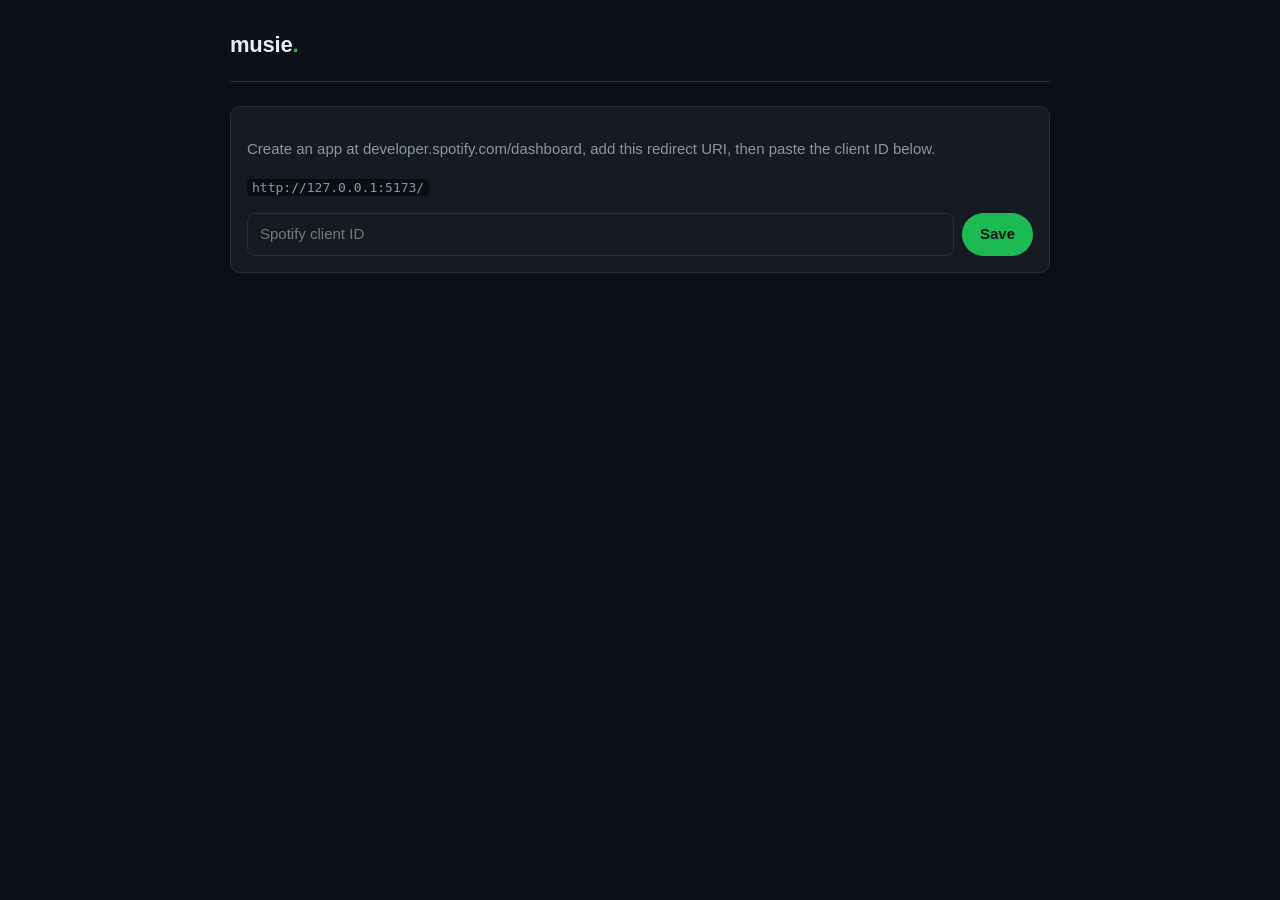
==== index.html @ a8d1aee4 "Scaffold musie Spotify POC A dependency-free browser app for browsing Spotify: PKCE sign-in, your to" ====
<!doctype html>
<html lang="en">
  <head>
    <meta charset="utf-8" />
    <meta name="viewport" content="width=device-width, initial-scale=1" />
    <title>musie — Spotify POC</title>
    <link rel="stylesheet" href="styles.css" />
  </head>
  <body>
    <main>
      <header>
        <h1>musie<span>.</span></h1>
        <div id="session"></div>
      </header>
      <div id="view"></div>
    </main>
    <script type="module" src="src/app.js"></script>
  </body>
</html>
---- styles.css ----
:root {
  color-scheme: dark;
  --bg: #0d1117;
  --panel: #161b22;
  --line: #272e38;
  --text: #e6edf3;
  --muted: #8b949e;
  --accent: #1db954;
}

* { box-sizing: border-box; }

body {
  margin: 0;
  padding: 0 16px 64px;
  background: var(--bg);
  color: var(--text);
  font: 15px/1.5 -apple-system, BlinkMacSystemFont, "Segoe UI", Helvetica, Arial, sans-serif;
}

main { max-width: 820px; margin: 0 auto; }

header {
  display: flex;
  flex-wrap: wrap;
  gap: 12px;
  align-items: center;
  justify-content: space-between;
  padding-block: 28px 20px;
  border-bottom: 1px solid var(--line);
}

h1 { font-size: 22px; margin: 0; letter-spacing: -0.01em; }
h1 span { color: var(--accent); }
h2 { font-size: 14px; text-transform: uppercase; letter-spacing: 0.08em; color: var(--muted); margin: 32px 0 12px; }
p { color: var(--muted); }

button {
  font: inherit;
  font-weight: 600;
  color: #06170d;
  background: var(--accent);
  border: 0;
  border-radius: 999px;
  padding: 9px 18px;
  cursor: pointer;
}
button:hover { filter: brightness(1.08); }
button.ghost { background: transparent; color: var(--muted); border: 1px solid var(--line); }

input {
  font: inherit;
  flex: 1;
  min-width: 0;
  color: var(--text);
  background: var(--panel);
  border: 1px solid var(--line);
  border-radius: 8px;
  padding: 9px 12px;
}
input:focus { outline: 2px solid var(--accent); outline-offset: -1px; }

form { display: flex; gap: 8px; margin-top: 24px; }

.identity { display: flex; align-items: center; gap: 10px; }
.identity img { width: 32px; height: 32px; border-radius: 50%; object-fit: cover; }

.tabs { display: flex; gap: 8px; margin-top: 20px; }
.tabs button[aria-selected="true"] { background: var(--accent); color: #06170d; border-color: transparent; }

ol { list-style: none; margin: 0; padding: 0; }

li.track {
  display: flex;
  align-items: center;
  gap: 12px;
  padding: 8px;
  border-radius: 10px;
}
li.track:hover { background: var(--panel); }
li.track img { width: 48px; height: 48px; border-radius: 6px; object-fit: cover; flex: none; }

.meta { min-width: 0; flex: 1; }
.meta .title { white-space: nowrap; overflow: hidden; text-overflow: ellipsis; }
.meta .artist { color: var(--muted); font-size: 13px; white-space: nowrap; overflow: hidden; text-overflow: ellipsis; }

li.track a { color: var(--muted); font-size: 13px; text-decoration: none; flex: none; }
li.track a:hover { color: var(--text); text-decoration: underline; }
li.track button { padding: 6px 14px; font-size: 13px; flex: none; }

.notice {
  background: var(--panel);
  border: 1px solid var(--line);
  border-radius: 10px;
  padding: 16px;
  margin-top: 24px;
}
.notice.error { border-color: #6b2230; }
.notice code { background: #0b0f14; padding: 1px 5px; border-radius: 4px; font-size: 13px; }
.notice form { margin-top: 12px; }
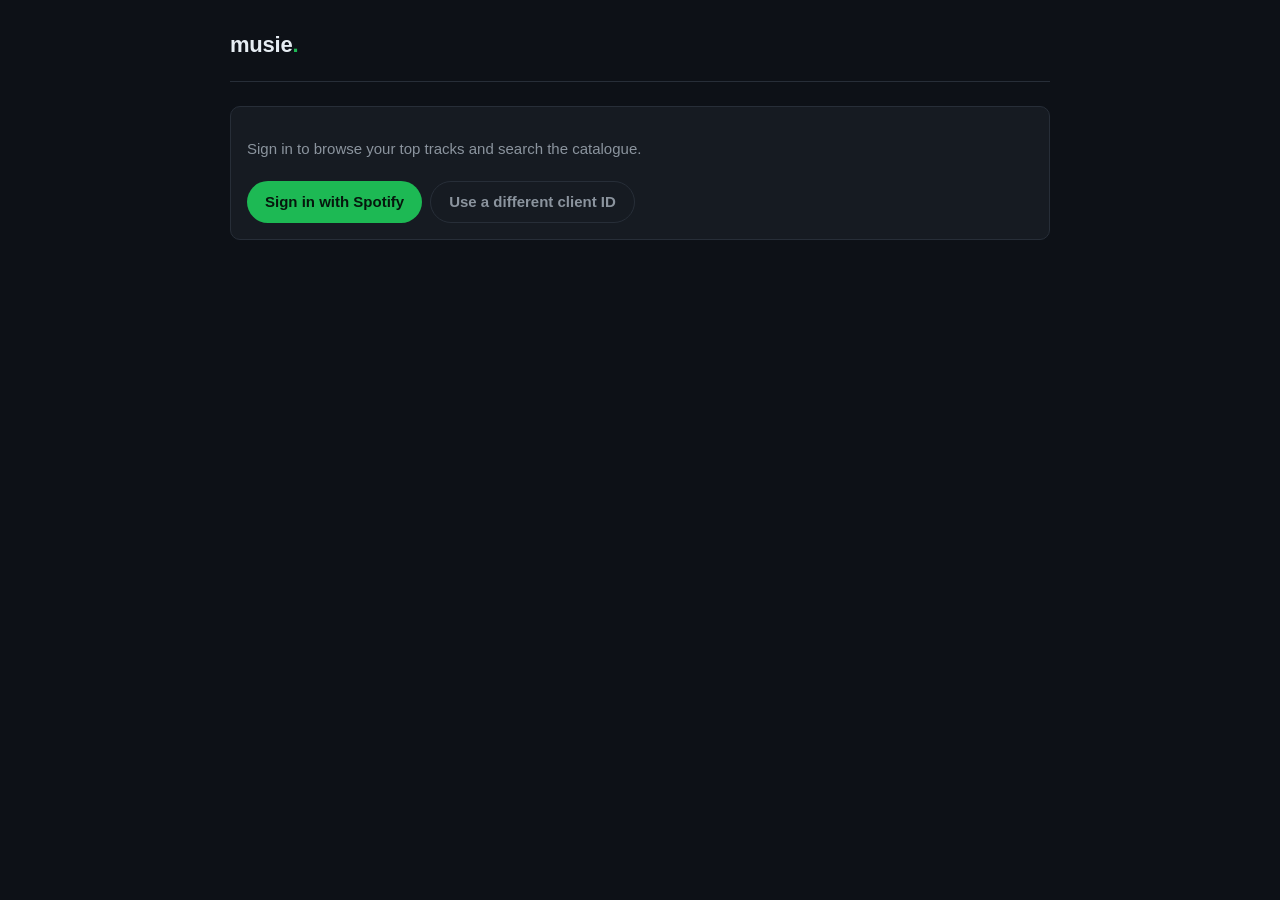
==== commit e83d1cb7: "Register the browser tab as a Spotify device Adds the Web Playback SDK and the scopes it needs. The " ====
--- a/index.html
+++ b/index.html
@@ -14,6 +14,7 @@
       </header>
       <div id="view"></div>
     </main>
+    <script src="https://sdk.scdn.co/spotify-player.js"></script>
     <script type="module" src="src/app.js"></script>
   </body>
 </html>
--- a/styles.css
+++ b/styles.css
@@ -98,3 +98,12 @@
 .notice.error { border-color: #6b2230; }
 .notice code { background: #0b0f14; padding: 1px 5px; border-radius: 4px; font-size: 13px; }
 .notice form { margin-top: 12px; }
+
+.status {
+  font-size: 12px;
+  color: var(--muted);
+  border: 1px solid var(--line);
+  border-radius: 999px;
+  padding: 3px 10px;
+}
+.status.ready { color: var(--accent); border-color: var(--accent); }
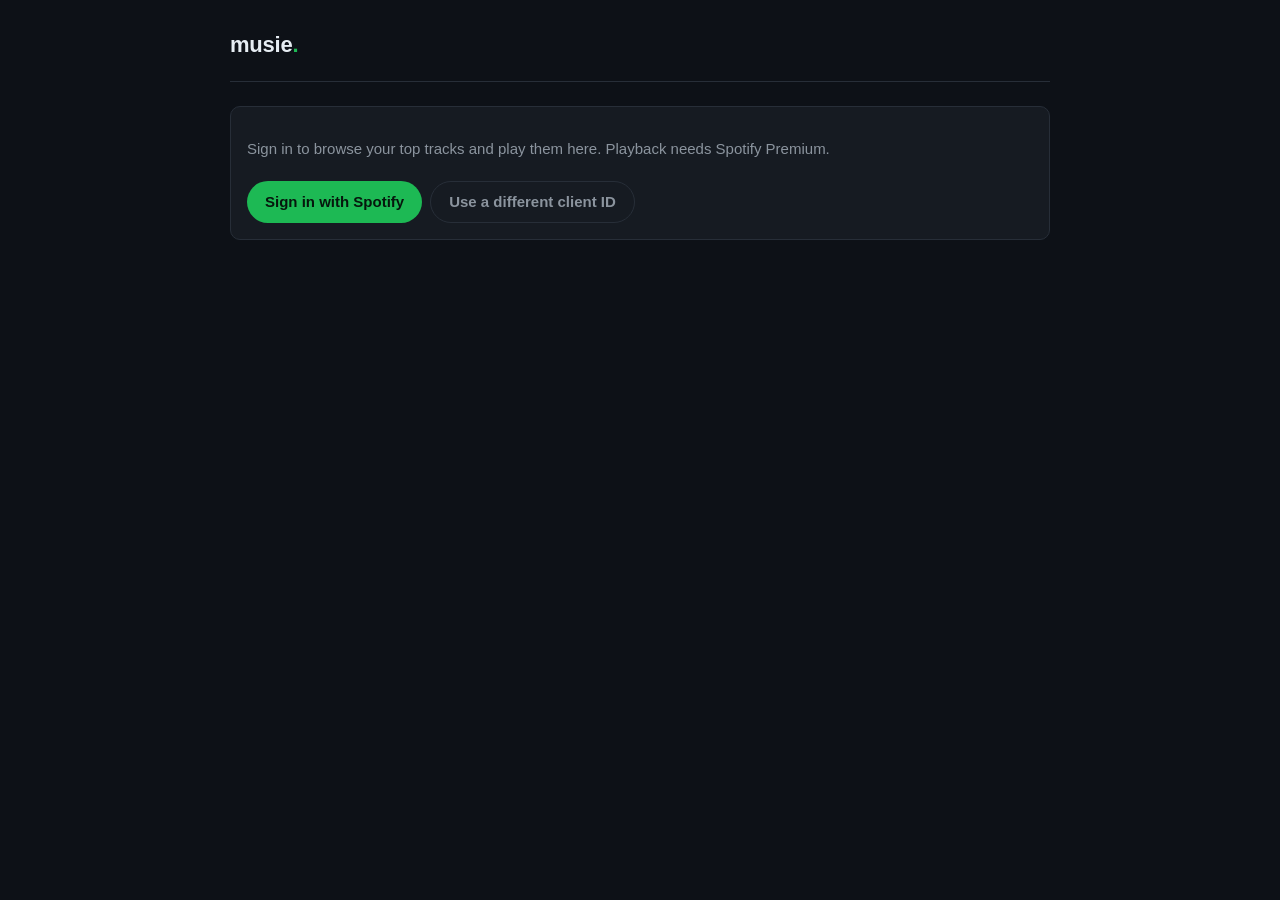
==== commit 1b159cd4: "Play full tracks in the page Every row now starts real playback on the SDK device rather than a 30-s" ====
--- a/index.html
+++ b/index.html
@@ -14,6 +14,7 @@
       </header>
       <div id="view"></div>
     </main>
+    <div id="nowplaying" hidden></div>
     <script src="https://sdk.scdn.co/spotify-player.js"></script>
     <script type="module" src="src/app.js"></script>
   </body>
--- a/styles.css
+++ b/styles.css
@@ -107,3 +107,41 @@
   padding: 3px 10px;
 }
 .status.ready { color: var(--accent); border-color: var(--accent); }
+
+#nowplaying {
+  position: fixed;
+  inset: auto 0 0 0;
+  display: flex;
+  align-items: center;
+  gap: 14px;
+  flex-wrap: wrap;
+  padding: 10px 16px;
+  background: var(--panel);
+  border-top: 1px solid var(--line);
+}
+#nowplaying[hidden] { display: none; }
+
+#nowplaying img { width: 44px; height: 44px; border-radius: 6px; object-fit: cover; flex: none; }
+#nowplaying .meta { flex: none; width: 190px; }
+#nowplaying .controls { display: flex; gap: 6px; flex: none; }
+#nowplaying .controls button { padding: 6px 12px; font-size: 13px; }
+#nowplaying .time { color: var(--muted); font-size: 12px; font-variant-numeric: tabular-nums; flex: none; }
+
+#nowplaying .progress {
+  flex: 1;
+  min-width: 140px;
+  height: 6px;
+  border-radius: 999px;
+  background: var(--line);
+  cursor: pointer;
+}
+#nowplaying .progress .fill {
+  height: 100%;
+  width: 0;
+  border-radius: 999px;
+  background: var(--accent);
+}
+
+@media (max-width: 560px) {
+  #nowplaying .meta { width: 100%; order: -1; }
+}
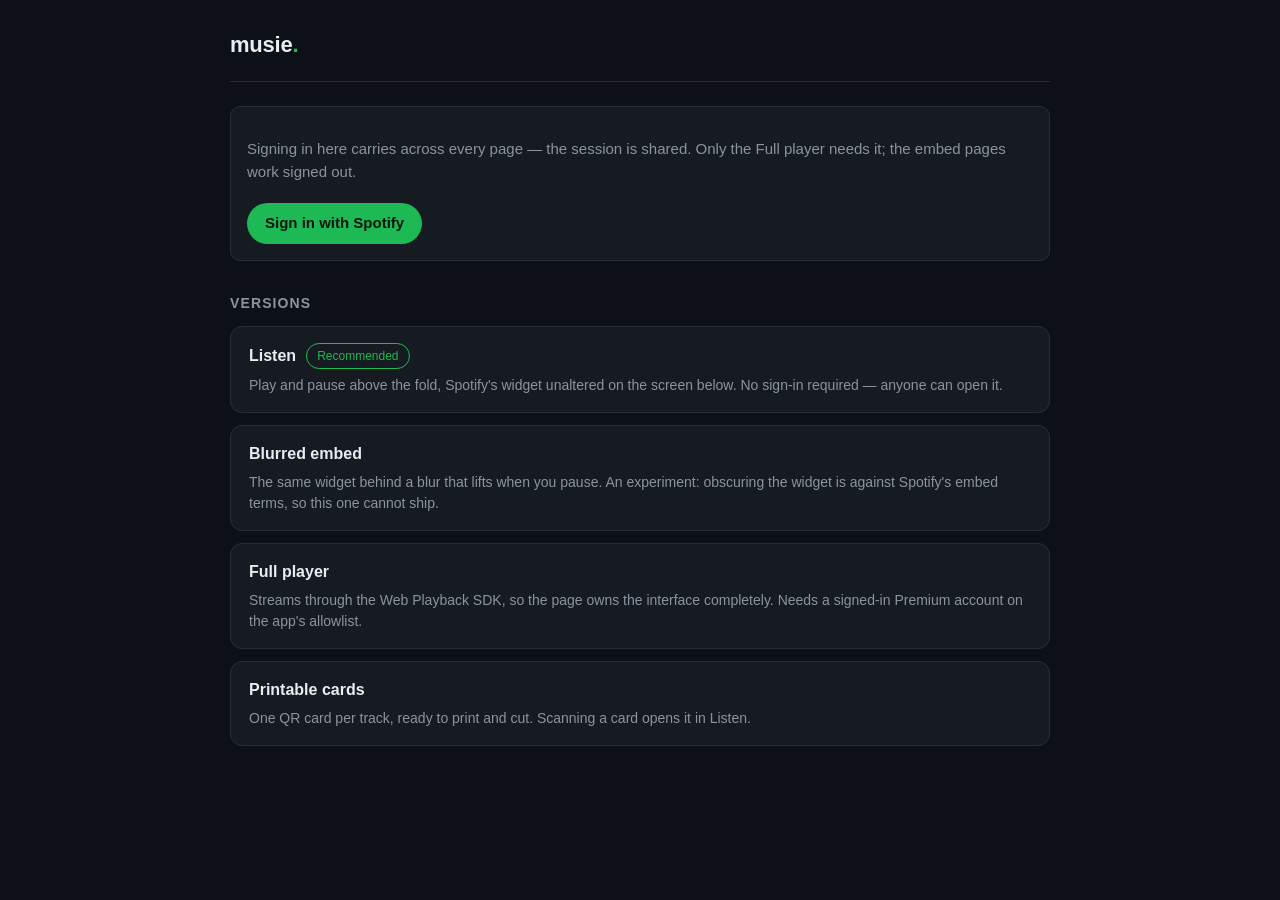
==== commit 5f254a01: "Give the versions an index and one shared sign-in The brand mark on every page now links to index.ht" ====
--- a/index.html
+++ b/index.html
@@ -3,19 +3,28 @@
   <head>
     <meta charset="utf-8" />
     <meta name="viewport" content="width=device-width, initial-scale=1" />
-    <title>musie — Spotify POC</title>
+    <title>musie — versions</title>
     <link rel="stylesheet" href="styles.css" />
+    <script>
+      // Cards printed before the player moved point at this page. Send them on
+      // before anything else renders, unless this is the OAuth redirect coming
+      // back with ?code=.
+      (() => {
+        const params = new URLSearchParams(window.location.search);
+        const card = params.get("c");
+        if (card && !params.get("code")) {
+          window.location.replace(`listen.html?c=${encodeURIComponent(card)}`);
+        }
+      })();
+    </script>
   </head>
   <body>
     <main>
-      <header>
-        <h1>musie<span>.</span></h1>
-        <div id="session"></div>
-      </header>
-      <div id="view"></div>
+      <header id="header"></header>
+      <div id="auth"></div>
+      <h2>Versions</h2>
+      <div id="versions"></div>
     </main>
-    <div id="nowplaying" hidden></div>
-    <script src="https://sdk.scdn.co/spotify-player.js"></script>
-    <script type="module" src="src/app.js"></script>
+    <script type="module" src="src/home.js"></script>
   </body>
 </html>
--- a/styles.css
+++ b/styles.css
@@ -66,27 +66,10 @@
 .identity img { width: 32px; height: 32px; border-radius: 50%; object-fit: cover; }
 
 .tabs { display: flex; gap: 8px; margin-top: 20px; }
-.tabs button[aria-selected="true"] { background: var(--accent); color: #06170d; border-color: transparent; }
-
-ol { list-style: none; margin: 0; padding: 0; }
-
-li.track {
-  display: flex;
-  align-items: center;
-  gap: 12px;
-  padding: 8px;
-  border-radius: 10px;
-}
-li.track:hover { background: var(--panel); }
-li.track img { width: 48px; height: 48px; border-radius: 6px; object-fit: cover; flex: none; }
 
 .meta { min-width: 0; flex: 1; }
 .meta .title { white-space: nowrap; overflow: hidden; text-overflow: ellipsis; }
 .meta .artist { color: var(--muted); font-size: 13px; white-space: nowrap; overflow: hidden; text-overflow: ellipsis; }
-
-li.track a { color: var(--muted); font-size: 13px; text-decoration: none; flex: none; }
-li.track a:hover { color: var(--text); text-decoration: underline; }
-li.track button { padding: 6px 14px; font-size: 13px; flex: none; }
 
 .notice {
   background: var(--panel);
@@ -145,3 +128,144 @@
 @media (max-width: 560px) {
   #nowplaying .meta { width: 100%; order: -1; }
 }
+
+/* The two default actions. */
+.actions {
+  display: flex;
+  flex-wrap: wrap;
+  gap: 12px;
+  margin-top: 48px;
+}
+button.big { font-size: 16px; padding: 14px 28px; }
+
+/* Revealed metadata. */
+.card {
+  display: flex;
+  flex-wrap: wrap;
+  gap: 20px;
+  margin-top: 28px;
+  padding: 20px;
+  background: var(--panel);
+  border: 1px solid var(--line);
+  border-radius: 14px;
+}
+.card > img { width: 200px; height: 200px; border-radius: 10px; object-fit: cover; }
+.card-body { flex: 1; min-width: 260px; }
+
+.card-title {
+  display: block;
+  font-size: 19px;
+  font-weight: 600;
+  color: var(--text);
+  text-decoration: none;
+  margin-bottom: 14px;
+}
+.card-title:hover { color: var(--accent); }
+
+.card dl {
+  display: grid;
+  grid-template-columns: minmax(110px, auto) 1fr;
+  gap: 6px 16px;
+  margin: 0;
+  font-size: 14px;
+}
+.card dt { color: var(--muted); }
+.card dd { margin: 0; overflow-wrap: anywhere; }
+
+.card details { margin-top: 18px; font-size: 13px; }
+.card summary { color: var(--muted); cursor: pointer; }
+.card pre {
+  max-height: 320px;
+  overflow: auto;
+  margin: 10px 0 0;
+  padding: 12px;
+  background: var(--bg);
+  border: 1px solid var(--line);
+  border-radius: 8px;
+  font-size: 12px;
+}
+
+#nowplaying { position: fixed; padding-right: 48px; }
+#nowplaying .close {
+  position: absolute;
+  top: 6px;
+  right: 10px;
+  padding: 2px 8px;
+  font-size: 15px;
+  line-height: 1.4;
+  color: var(--muted);
+  background: transparent;
+  border: 0;
+}
+#nowplaying .close:hover { color: var(--text); filter: none; }
+
+.notice a { color: var(--accent); }
+.cardlist { list-style: none; margin: 12px 0; padding: 0; display: flex; flex-wrap: wrap; gap: 8px; }
+.cardlist a {
+  display: inline-block;
+  padding: 6px 14px;
+  border: 1px solid var(--line);
+  border-radius: 999px;
+  text-decoration: none;
+}
+
+/* The embed, hidden behind a blur until the listener pauses. */
+.stage { position: relative; margin-top: 28px; border-radius: 12px; overflow: hidden; }
+.stage iframe { display: block; width: 100%; border: 0; }
+
+.stage .frame { transition: filter 0.45s ease, transform 0.45s ease; }
+.stage[data-revealed="false"] .frame {
+  /* Scaled up so the blur has pixels to sample at the edges. */
+  filter: blur(22px);
+  transform: scale(1.1);
+}
+
+.stage .veil {
+  position: absolute;
+  inset: 0;
+  display: grid;
+  place-items: center;
+  background: rgba(13, 17, 23, 0.35);
+}
+.stage[data-revealed="true"] .veil { display: none; }
+.stage .veil button:disabled { opacity: 0.6; cursor: progress; }
+
+.signin {
+  font-size: 13px;
+  font-weight: 600;
+  color: var(--text);
+  text-decoration: none;
+  border: 1px solid var(--line);
+  border-radius: 999px;
+  padding: 6px 14px;
+}
+.signin:hover { border-color: var(--accent); color: var(--accent); }
+
+/* Brand mark, linking back to the version index. */
+.brand {
+  font-size: 22px;
+  font-weight: 600;
+  letter-spacing: -0.01em;
+  color: var(--text);
+  text-decoration: none;
+}
+.brand span { color: var(--accent); }
+.brand:hover { opacity: 0.8; }
+
+a.identity { text-decoration: none; color: inherit; }
+
+/* Version index. */
+.version {
+  display: block;
+  margin-top: 12px;
+  padding: 16px 18px;
+  background: var(--panel);
+  border: 1px solid var(--line);
+  border-radius: 12px;
+  color: inherit;
+  text-decoration: none;
+}
+.version:hover { border-color: var(--accent); }
+.version-head { display: flex; align-items: center; gap: 10px; }
+.version-title { font-size: 16px; font-weight: 600; }
+.version p { margin: 6px 0 0; font-size: 14px; }
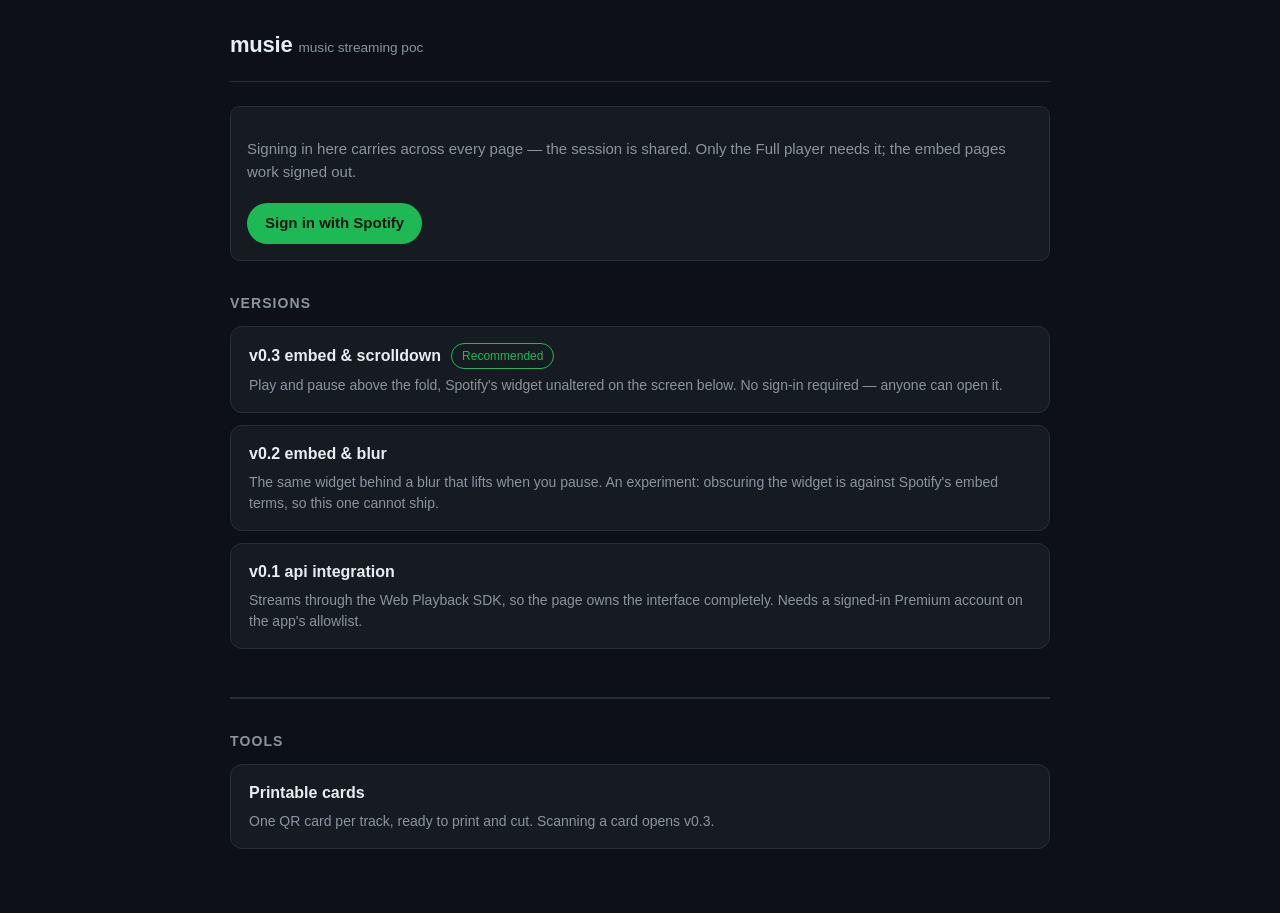
==== commit dfe2c256: "Name the versions and separate the cards tool The three players are labelled by version, and the pri" ====
--- a/index.html
+++ b/index.html
@@ -24,6 +24,10 @@
       <div id="auth"></div>
       <h2>Versions</h2>
       <div id="versions"></div>
+
+      <hr class="rule" />
+      <h2>Tools</h2>
+      <div id="tools"></div>
     </main>
     <script type="module" src="src/home.js"></script>
   </body>
--- a/styles.css
+++ b/styles.css
@@ -249,7 +249,7 @@
   color: var(--text);
   text-decoration: none;
 }
-.brand span { color: var(--accent); }
+.brand span { color: var(--muted); font-weight: 400; font-size: 0.62em; letter-spacing: 0; }
 .brand:hover { opacity: 0.8; }
 
 a.identity { text-decoration: none; color: inherit; }
@@ -269,3 +269,5 @@
 .version-head { display: flex; align-items: center; gap: 10px; }
 .version-title { font-size: 16px; font-weight: 600; }
 .version p { margin: 6px 0 0; font-size: 14px; }
+
+.rule { border: 0; border-top: 2px solid var(--line); margin: 48px 0 0; }
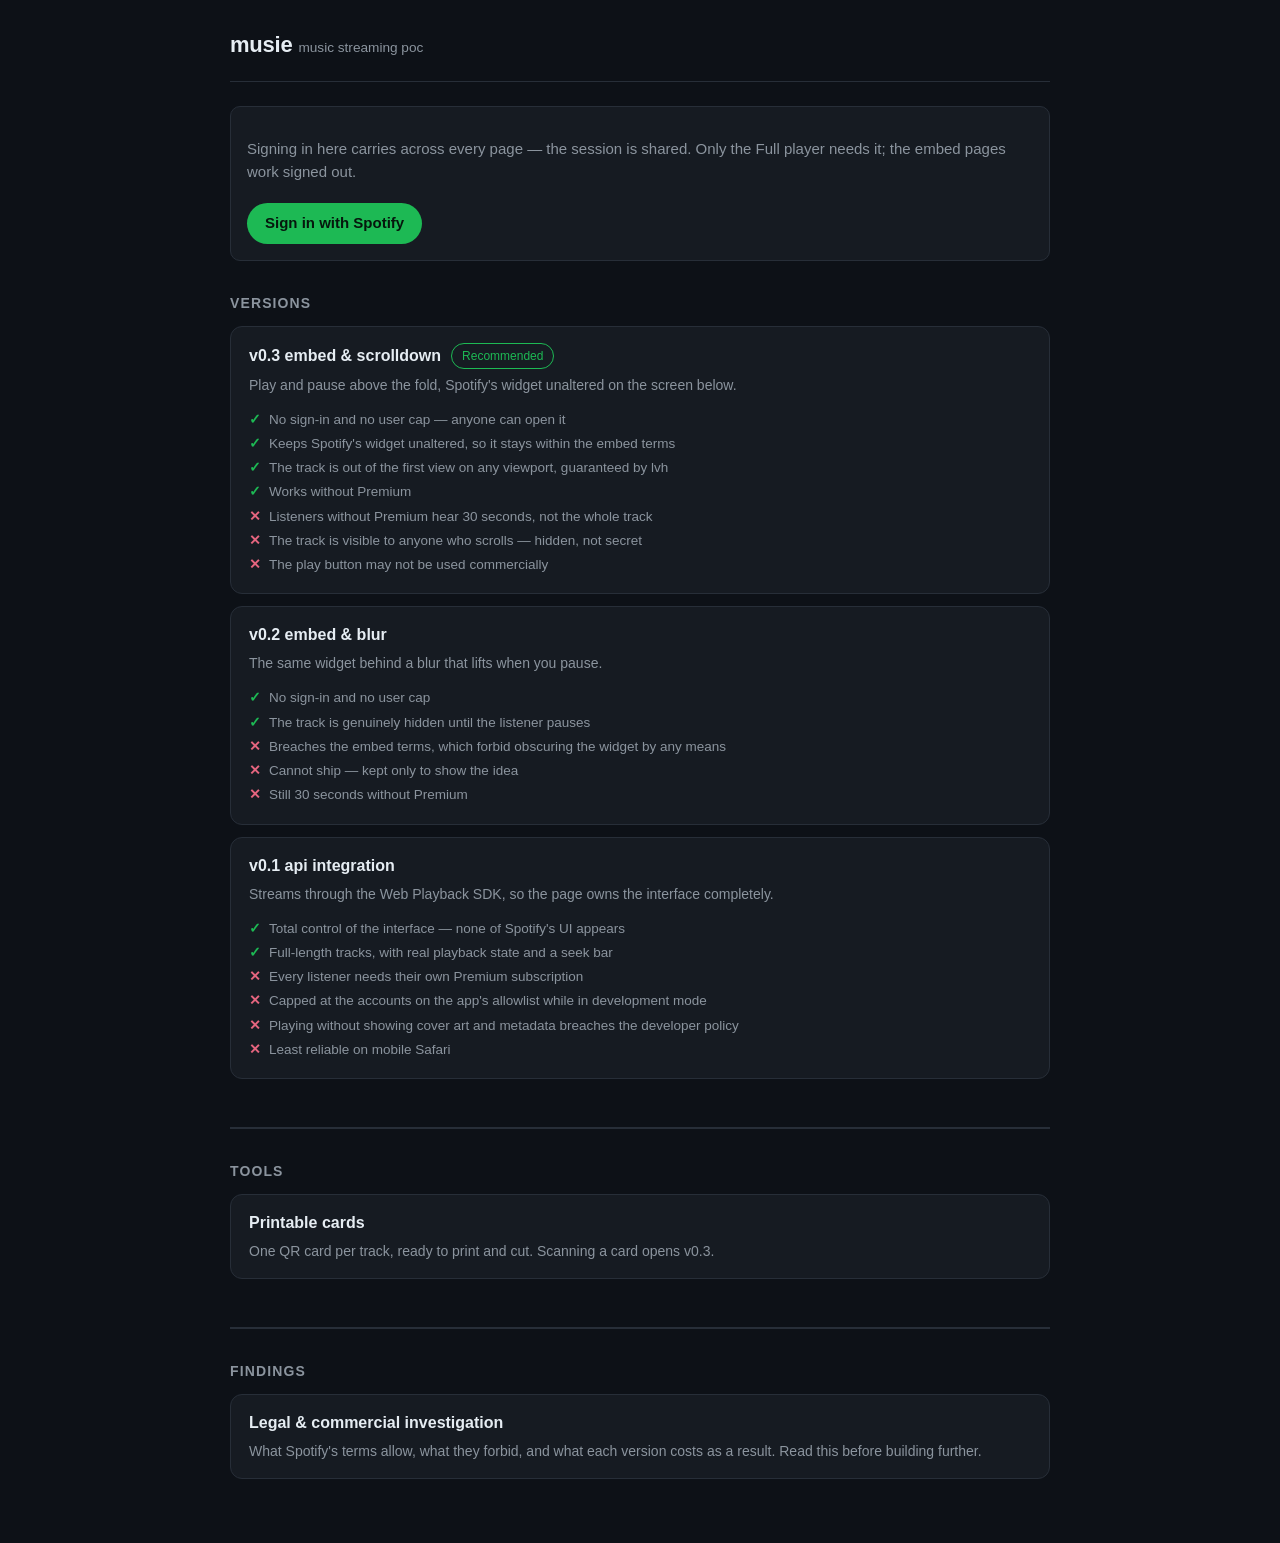
==== commit 10d7f5b6: "Write up the legal and commercial findings Collects what the embed terms, the developer policy and t" ====
--- a/index.html
+++ b/index.html
@@ -28,6 +28,10 @@
       <hr class="rule" />
       <h2>Tools</h2>
       <div id="tools"></div>
+
+      <hr class="rule" />
+      <h2>Findings</h2>
+      <div id="docs"></div>
     </main>
     <script type="module" src="src/home.js"></script>
   </body>
--- a/styles.css
+++ b/styles.css
@@ -271,3 +271,41 @@
 .version p { margin: 6px 0 0; font-size: 14px; }
 
 .rule { border: 0; border-top: 2px solid var(--line); margin: 48px 0 0; }
+
+/* Pros and cons under each version. */
+.points { list-style: none; margin: 12px 0 0; padding: 0; font-size: 13.5px; }
+.points li {
+  display: flex;
+  gap: 8px;
+  align-items: baseline;
+  padding: 2px 0;
+  color: var(--muted);
+}
+.points li::before { flex: none; font-weight: 700; }
+.points .pro::before { content: "✓"; color: var(--accent); }
+.points .con::before { content: "✕"; color: #e5657f; }
+
+/* Prose pages. */
+.lede { font-size: 15px; max-width: 60ch; }
+.doc { margin-top: 32px; max-width: 68ch; }
+.doc h3 { font-size: 15px; margin: 32px 0 8px; }
+.doc p { color: var(--muted); }
+.doc strong { color: var(--text); }
+.doc code { background: var(--panel); padding: 1px 5px; border-radius: 4px; font-size: 0.9em; }
+.doc a { color: var(--accent); }
+
+.doc blockquote {
+  margin: 12px 0;
+  padding: 10px 16px;
+  border-left: 3px solid var(--accent);
+  background: var(--panel);
+  color: var(--text);
+  font-size: 14px;
+}
+
+.table-wrap { overflow-x: auto; margin-top: 12px; }
+.doc table { border-collapse: collapse; width: 100%; font-size: 13.5px; }
+.doc th, .doc td { text-align: left; padding: 8px 12px; border-bottom: 1px solid var(--line); }
+.doc th { color: var(--muted); font-weight: 600; }
+.doc td.ok { color: var(--accent); }
+.doc td.bad { color: #e5657f; }
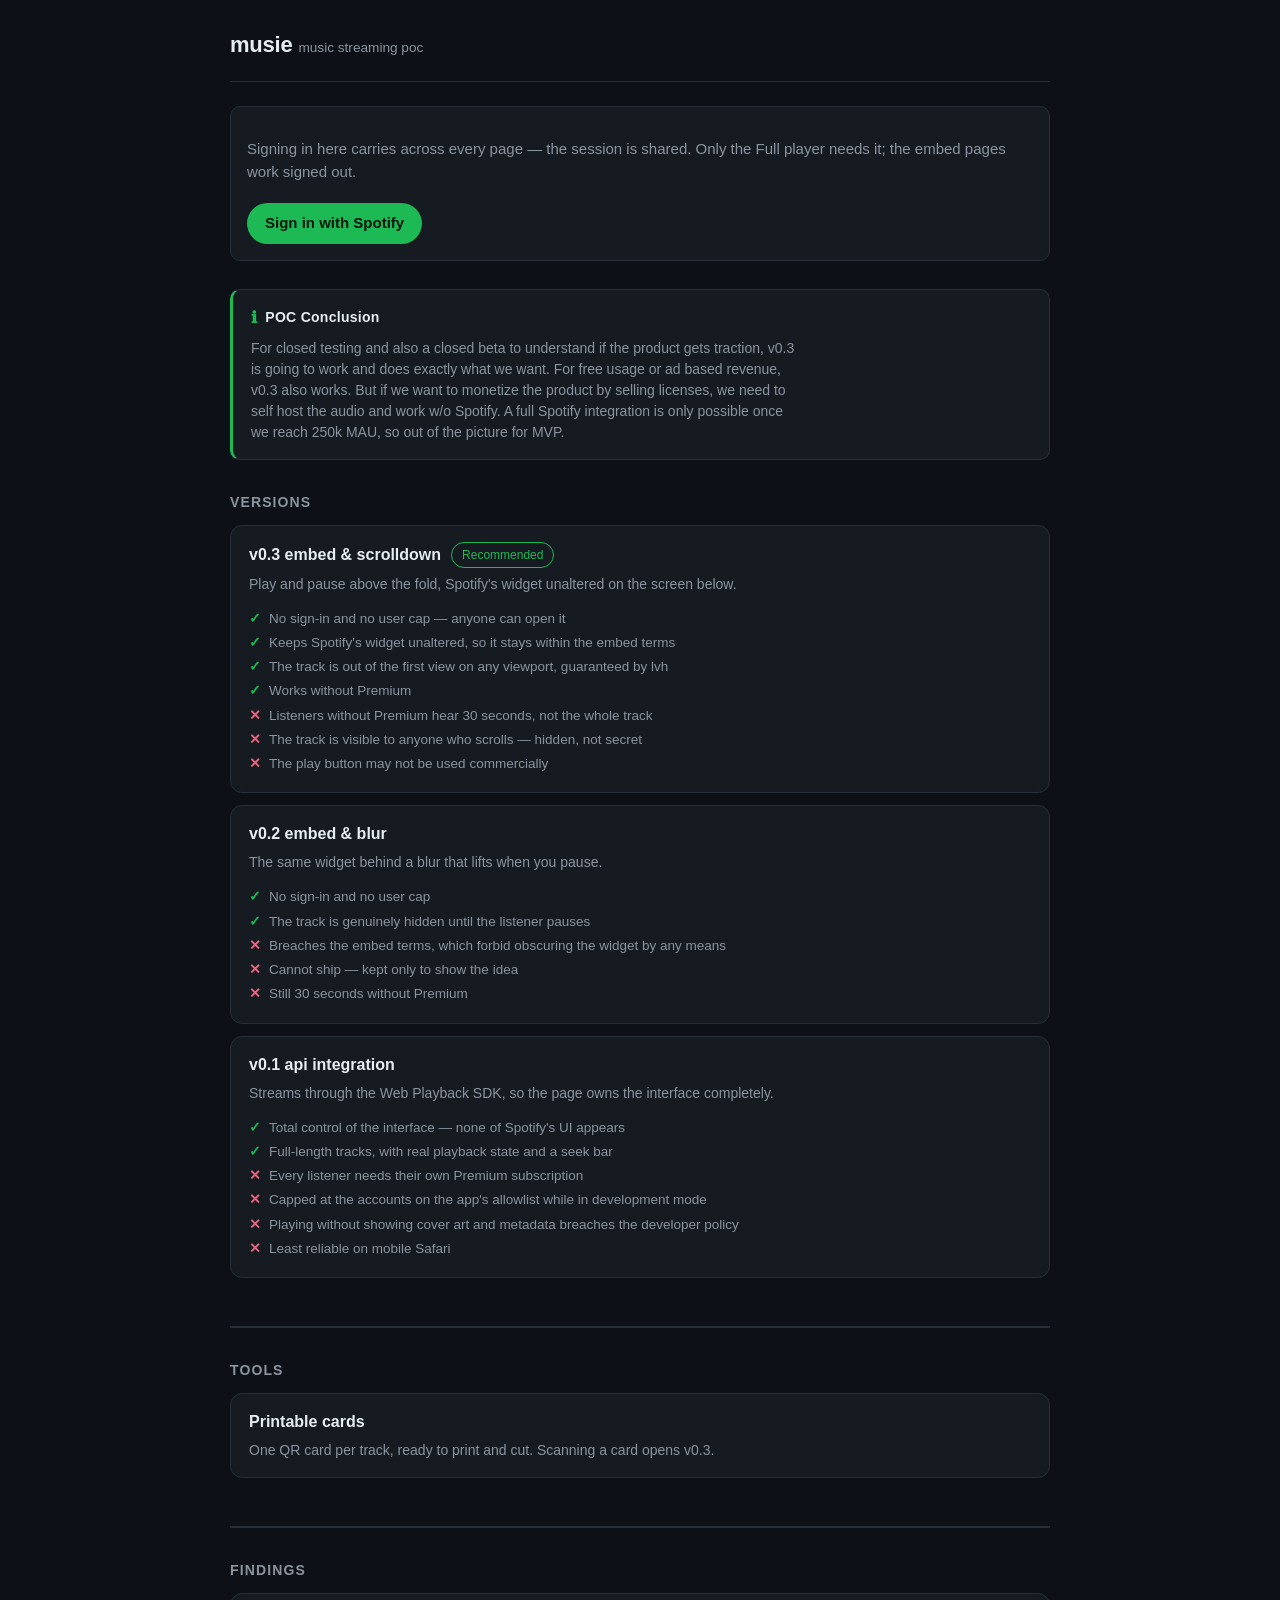
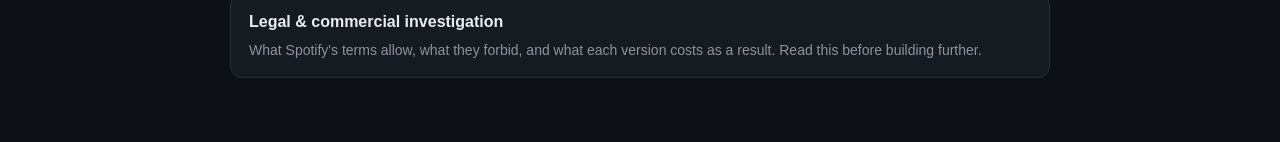
==== commit 0a5a0207: "State the POC conclusion on the index and the findings page v0.3 carries closed testing, a closed be" ====
--- a/index.html
+++ b/index.html
@@ -22,6 +22,17 @@
     <main>
       <header id="header"></header>
       <div id="auth"></div>
+      <div class="info">
+        <div class="info-head"><span aria-hidden="true">ℹ</span> POC Conclusion</div>
+        <p>
+          For closed testing and also a closed beta to understand if the product
+          gets traction, v0.3 is going to work and does exactly what we want.
+          For free usage or ad based revenue, v0.3 also works. But if we want to
+          monetize the product by selling licenses, we need to self host the
+          audio and work w/o Spotify. A full Spotify integration is only
+          possible once we reach 250k MAU, so out of the picture for MVP.
+        </p>
+      </div>
       <h2>Versions</h2>
       <div id="versions"></div>
 
--- a/styles.css
+++ b/styles.css
@@ -309,3 +309,23 @@
 .doc th { color: var(--muted); font-weight: 600; }
 .doc td.ok { color: var(--accent); }
 .doc td.bad { color: #e5657f; }
+
+/* Standing conclusion callout. */
+.info {
+  margin-top: 28px;
+  padding: 16px 18px;
+  background: var(--panel);
+  border: 1px solid var(--line);
+  border-left: 3px solid var(--accent);
+  border-radius: 10px;
+}
+.info-head {
+  display: flex;
+  align-items: center;
+  gap: 8px;
+  font-weight: 600;
+  font-size: 14px;
+  letter-spacing: 0.02em;
+}
+.info-head span { color: var(--accent); font-size: 16px; }
+.info p { margin: 8px 0 0; color: var(--muted); font-size: 14px; max-width: 70ch; }
